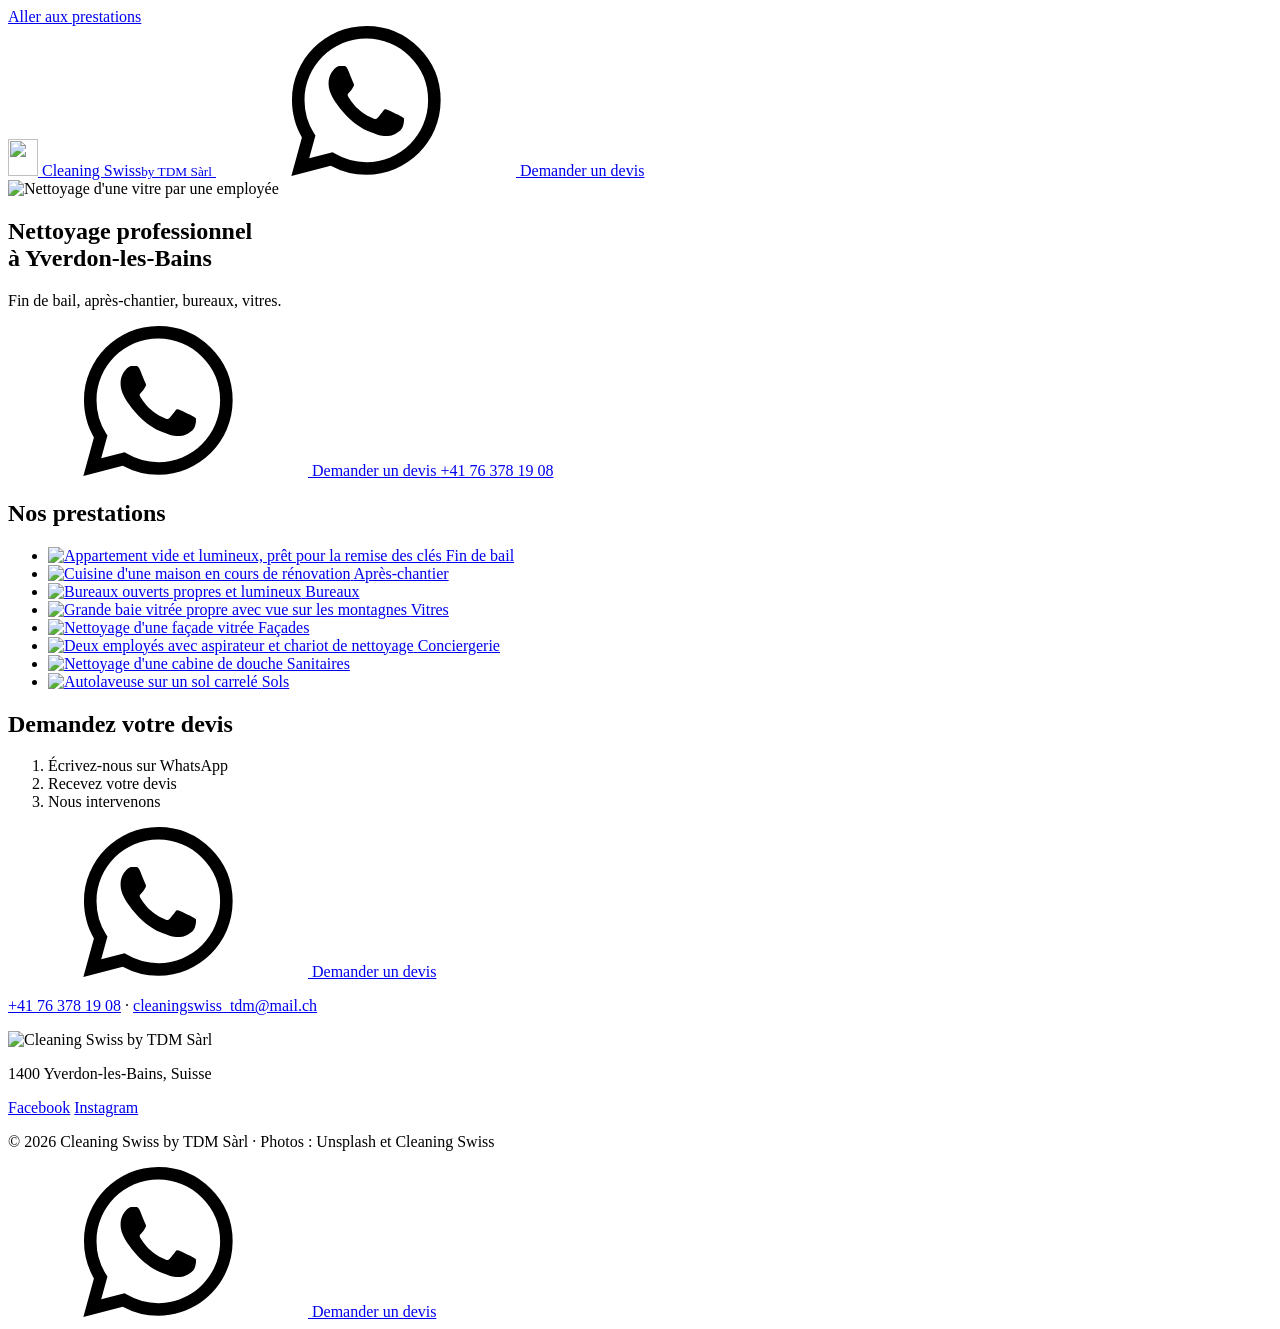
==== index.html @ d2bd13d0 "Add files via upload" ====
<!doctype html>
<html lang="fr-CH">
<head>
<meta charset="utf-8">
<meta name="viewport" content="width=device-width, initial-scale=1">
<title>Nettoyage fin de bail, chantier et bureaux à Yverdon-les-Bains | Cleaning Swiss by TDM</title>
<meta name="description" content="Cleaning Swiss by TDM Sàrl, à Yverdon-les-Bains : nettoyage de fin de bail, d'après-chantier, de bureaux et de vitres. Devis par WhatsApp.">
<link rel="canonical" href="https://www.cleaningswissbytdm.ch/">
<meta name="theme-color" content="#ffffff">
<meta property="og:type" content="website">
<meta property="og:locale" content="fr_CH">
<meta property="og:site_name" content="Cleaning Swiss by TDM Sàrl">
<meta property="og:title" content="Nettoyage fin de bail, chantier et bureaux à Yverdon-les-Bains">
<meta property="og:description" content="Demandez votre devis par WhatsApp : fin de bail, après-chantier, bureaux, vitres, façades, conciergerie.">
<meta property="og:url" content="https://www.cleaningswissbytdm.ch/">
<meta property="og:image" content="https://www.cleaningswissbytdm.ch/img/og.jpg">
<meta property="og:image:width" content="1200">
<meta property="og:image:height" content="630">
<meta name="twitter:card" content="summary_large_image">
<link rel="icon" href="favicon.png" type="image/png">
<link rel="apple-touch-icon" href="apple-touch-icon.png">
<link rel="preload" href="fonts/inter-tight-latin.woff2" as="font" type="font/woff2" crossorigin>
<link rel="preload" as="image" href="img/hero.jpg" fetchpriority="high">
<link rel="stylesheet" href="css/fonts.css">
<link rel="stylesheet" href="css/style.css">
<script type="application/ld+json">
{
  "@context": "https://schema.org",
  "@type": "CleaningService",
  "name": "Cleaning Swiss by TDM Sàrl",
  "url": "https://www.cleaningswissbytdm.ch/",
  "image": "https://www.cleaningswissbytdm.ch/img/og.jpg",
  "logo": "https://www.cleaningswissbytdm.ch/img/logo.png",
  "telephone": "+41763781908",
  "email": "cleaningswiss_tdm@mail.ch",
  "address": {
    "@type": "PostalAddress",
    "postalCode": "1400",
    "addressLocality": "Yverdon-les-Bains",
    "addressCountry": "CH"
  },
  "sameAs": [
    "https://www.facebook.com/CleaningSwissbyTdm",
    "https://www.instagram.com/cleaningswissbytdmsarl"
  ]
}
</script>
</head>
<body>
<a class="skip" href="#services">Aller aux prestations</a>

<svg width="0" height="0" style="position:absolute" aria-hidden="true" focusable="false">
  <symbol id="wa" viewBox="0 0 24 24"><path d="M17.472 14.382c-.297-.149-1.758-.867-2.03-.967-.273-.099-.471-.148-.67.15-.197.297-.767.966-.94 1.164-.173.199-.347.223-.644.075-.297-.15-1.255-.463-2.39-1.475-.883-.788-1.48-1.761-1.653-2.059-.173-.297-.018-.458.13-.606.134-.133.298-.347.446-.52.149-.174.198-.298.298-.497.099-.198.05-.371-.025-.52-.075-.149-.669-1.612-.916-2.207-.242-.579-.487-.5-.669-.51-.173-.008-.371-.01-.57-.01-.198 0-.52.074-.792.372-.272.297-1.04 1.016-1.04 2.479 0 1.462 1.065 2.875 1.213 3.074.149.198 2.096 3.2 5.077 4.487.709.306 1.262.489 1.694.625.712.227 1.36.195 1.871.118.571-.085 1.758-.719 2.006-1.413.248-.694.248-1.289.173-1.413-.074-.124-.272-.198-.57-.347m-5.421 7.403h-.004a9.87 9.87 0 01-5.031-1.378l-.361-.214-3.741.982.998-3.648-.235-.374a9.86 9.86 0 01-1.51-5.26c.001-5.45 4.436-9.884 9.888-9.884 2.64 0 5.122 1.03 6.988 2.898a9.825 9.825 0 012.893 6.994c-.003 5.45-4.437 9.884-9.885 9.884m8.413-18.297A11.815 11.815 0 0012.05 0C5.495 0 .16 5.335.157 11.892c0 2.096.547 4.142 1.588 5.945L.057 24l6.305-1.654a11.882 11.882 0 005.683 1.448h.005c6.554 0 11.89-5.335 11.893-11.893a11.821 11.821 0 00-3.48-8.413Z"/></symbol>
</svg>

<header class="top">
  <a class="brand" href="./" aria-label="Cleaning Swiss by TDM, accueil">
    <img src="img/logo-mark.png" alt="" width="30" height="37">
    <span>Cleaning Swiss<small>by TDM Sàrl</small></span>
  </a>
  <a class="btn btn-red" href="https://wa.me/41763781908?text=Bonjour%2C%20je%20souhaite%20demander%20un%20devis">
    <svg class="ico" aria-hidden="true"><use href="#wa"/></svg>
    Demander un devis
  </a>
</header>

<main>
  <section class="hero">
    <img class="hero-img" src="img/hero.jpg" alt="Nettoyage d'une vitre par une employée" width="2000" height="1333" fetchpriority="high">
    <div class="hero-in">
      <h1>Nettoyage professionnel<br>à Yverdon-les-Bains</h1>
      <p>Fin de bail, après-chantier, bureaux, vitres.</p>
      <div class="hero-cta">
        <a class="btn btn-red btn-lg" href="https://wa.me/41763781908?text=Bonjour%2C%20je%20souhaite%20demander%20un%20devis">
          <svg class="ico" aria-hidden="true"><use href="#wa"/></svg>
          Demander un devis
        </a>
        <a class="btn btn-ghost btn-lg" href="tel:+41763781908">+41 76 378 19 08</a>
      </div>
    </div>
  </section>

  <section class="services" id="services" aria-labelledby="t-serv">
    <h2 id="t-serv">Nos prestations</h2>
    <ul class="tiles">
      <li><a class="tile" href="https://wa.me/41763781908?text=Bonjour%2C%20je%20souhaite%20demander%20un%20devis%20pour%20un%20nettoyage%20de%20fin%20de%20bail">
        <img src="img/fin-de-bail.jpg" alt="Appartement vide et lumineux, prêt pour la remise des clés" width="1200" height="800" loading="lazy">
        <span class="tile-name">Fin de bail</span></a></li>
      <li><a class="tile" href="https://wa.me/41763781908?text=Bonjour%2C%20je%20souhaite%20demander%20un%20devis%20pour%20un%20nettoyage%20apr%C3%A8s-chantier">
        <img src="img/apres-chantier.jpg" alt="Cuisine d'une maison en cours de rénovation" width="1200" height="800" loading="lazy">
        <span class="tile-name">Après-chantier</span></a></li>
      <li><a class="tile" href="https://wa.me/41763781908?text=Bonjour%2C%20je%20souhaite%20demander%20un%20devis%20pour%20le%20nettoyage%20de%20bureaux">
        <img src="img/bureaux.jpg" alt="Bureaux ouverts propres et lumineux" width="1200" height="645" loading="lazy">
        <span class="tile-name">Bureaux</span></a></li>
      <li><a class="tile" href="https://wa.me/41763781908?text=Bonjour%2C%20je%20souhaite%20demander%20un%20devis%20pour%20le%20nettoyage%20de%20vitres">
        <img src="img/vitres.jpg" alt="Grande baie vitrée propre avec vue sur les montagnes" width="1200" height="901" loading="lazy">
        <span class="tile-name">Vitres</span></a></li>
      <li><a class="tile" href="https://wa.me/41763781908?text=Bonjour%2C%20je%20souhaite%20demander%20un%20devis%20pour%20le%20nettoyage%20de%20fa%C3%A7ade">
        <img src="img/facades.jpg" alt="Nettoyage d'une façade vitrée" width="1200" height="800" loading="lazy">
        <span class="tile-name">Façades</span></a></li>
      <li><a class="tile" href="https://wa.me/41763781908?text=Bonjour%2C%20je%20souhaite%20demander%20un%20devis%20pour%20la%20conciergerie">
        <img src="img/conciergerie.jpg" alt="Deux employés avec aspirateur et chariot de nettoyage" width="1200" height="1200" loading="lazy">
        <span class="tile-name">Conciergerie</span></a></li>
      <li><a class="tile" href="https://wa.me/41763781908?text=Bonjour%2C%20je%20souhaite%20demander%20un%20devis%20pour%20le%20nettoyage%20de%20sanitaires">
        <img src="img/sanitaires.jpg" alt="Nettoyage d'une cabine de douche" width="1200" height="1200" loading="lazy">
        <span class="tile-name">Sanitaires</span></a></li>
      <li><a class="tile" href="https://wa.me/41763781908?text=Bonjour%2C%20je%20souhaite%20demander%20un%20devis%20pour%20le%20nettoyage%20de%20sols">
        <img src="img/sols.jpg" alt="Autolaveuse sur un sol carrelé" width="1200" height="1200" loading="lazy">
        <span class="tile-name">Sols</span></a></li>
    </ul>
  </section>

  <section class="contact" id="devis" aria-labelledby="t-devis">
    <h2 id="t-devis">Demandez votre devis</h2>
    <ol class="steps">
      <li>Écrivez-nous sur WhatsApp</li>
      <li>Recevez votre devis</li>
      <li>Nous intervenons</li>
    </ol>
    <a class="btn btn-red btn-lg" href="https://wa.me/41763781908?text=Bonjour%2C%20je%20souhaite%20demander%20un%20devis">
      <svg class="ico" aria-hidden="true"><use href="#wa"/></svg>
      Demander un devis
    </a>
    <p class="alt"><a href="tel:+41763781908">+41 76 378 19 08</a> <span aria-hidden="true">·</span> <a href="mailto:cleaningswiss_tdm@mail.ch">cleaningswiss_tdm@mail.ch</a></p>
  </section>
</main>

<footer class="foot">
  <img src="img/logo.png" alt="Cleaning Swiss by TDM Sàrl" width="170" height="128" loading="lazy">
  <div>
    <p>1400 Yverdon-les-Bains, Suisse</p>
    <p class="social"><a href="https://www.facebook.com/CleaningSwissbyTdm" rel="noopener">Facebook</a> <a href="https://www.instagram.com/cleaningswissbytdmsarl" rel="noopener">Instagram</a></p>
  </div>
  <p class="small">© 2026 Cleaning Swiss by TDM Sàrl · Photos : Unsplash et Cleaning Swiss</p>
</footer>

<a class="sticky" href="https://wa.me/41763781908?text=Bonjour%2C%20je%20souhaite%20demander%20un%20devis">
  <svg class="ico" aria-hidden="true"><use href="#wa"/></svg>
  Demander un devis
</a>

<script src="js/main.js" defer></script>
</body>
</html>
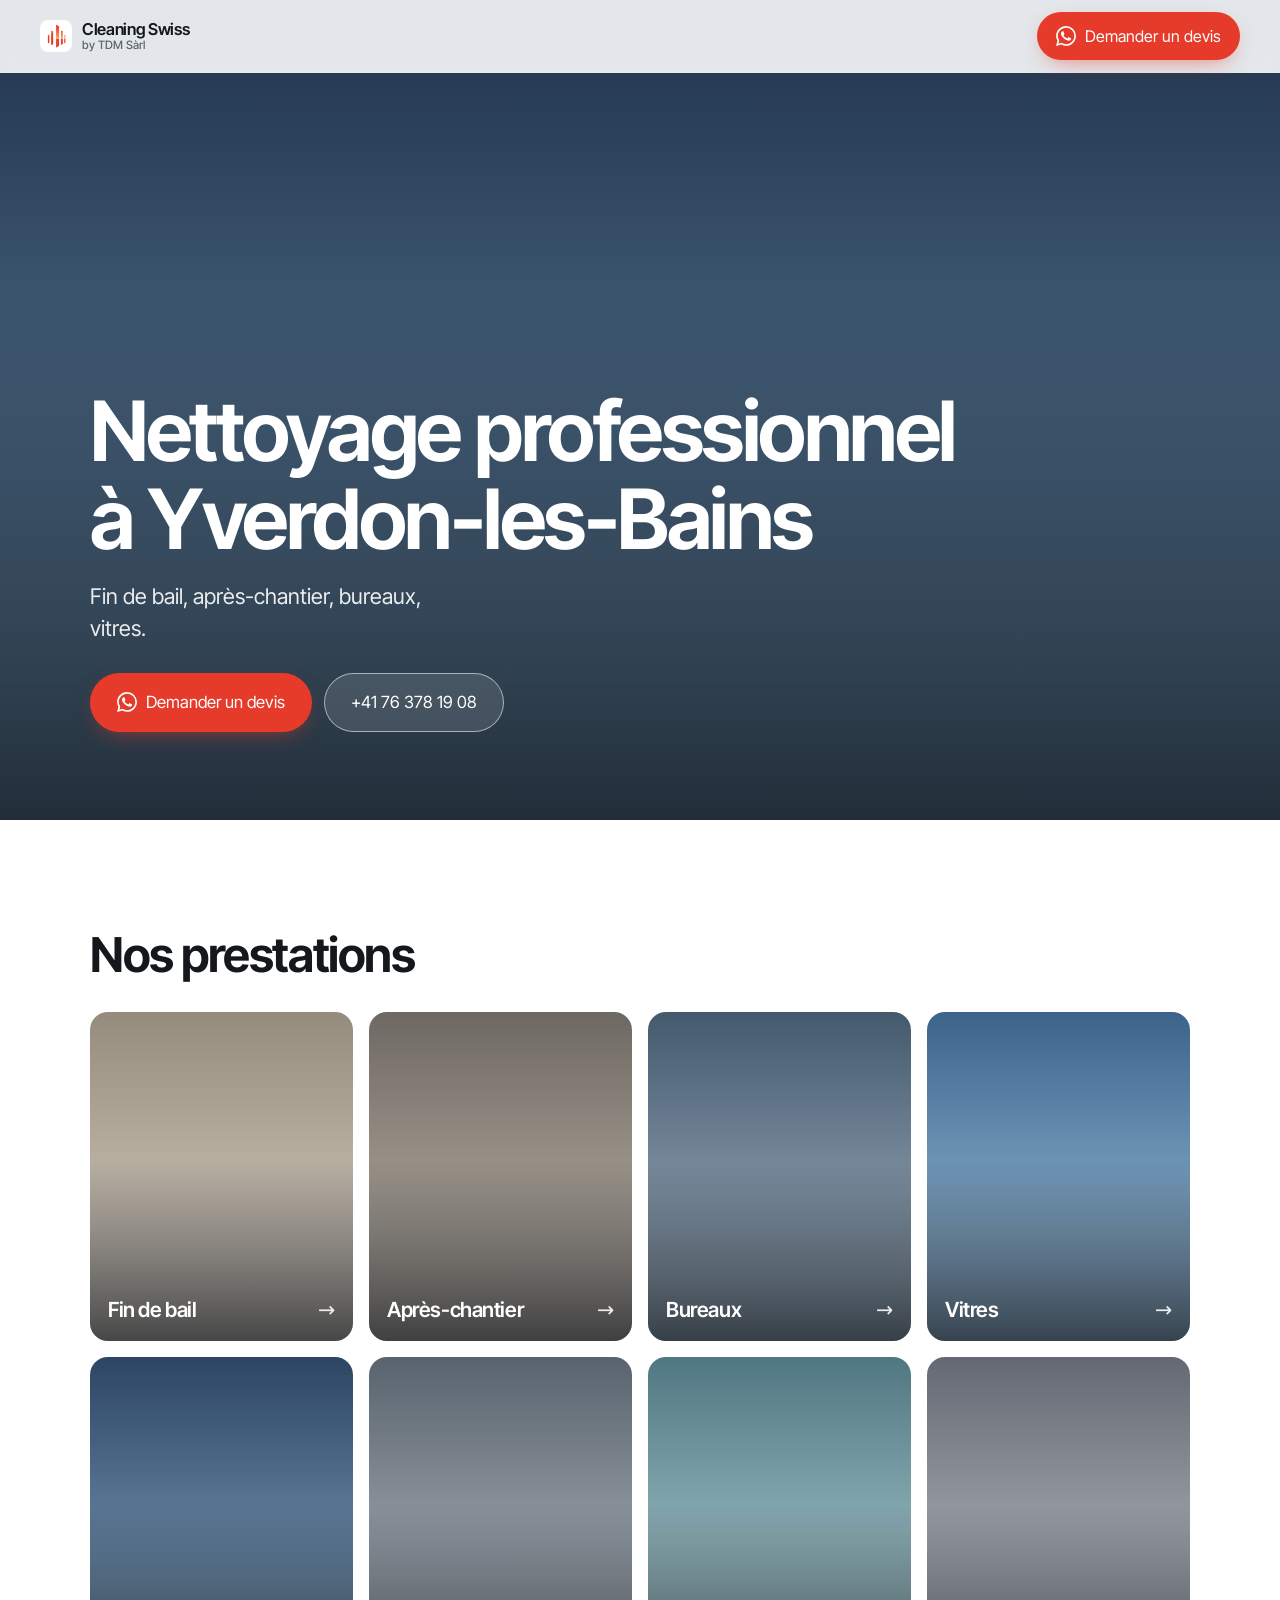
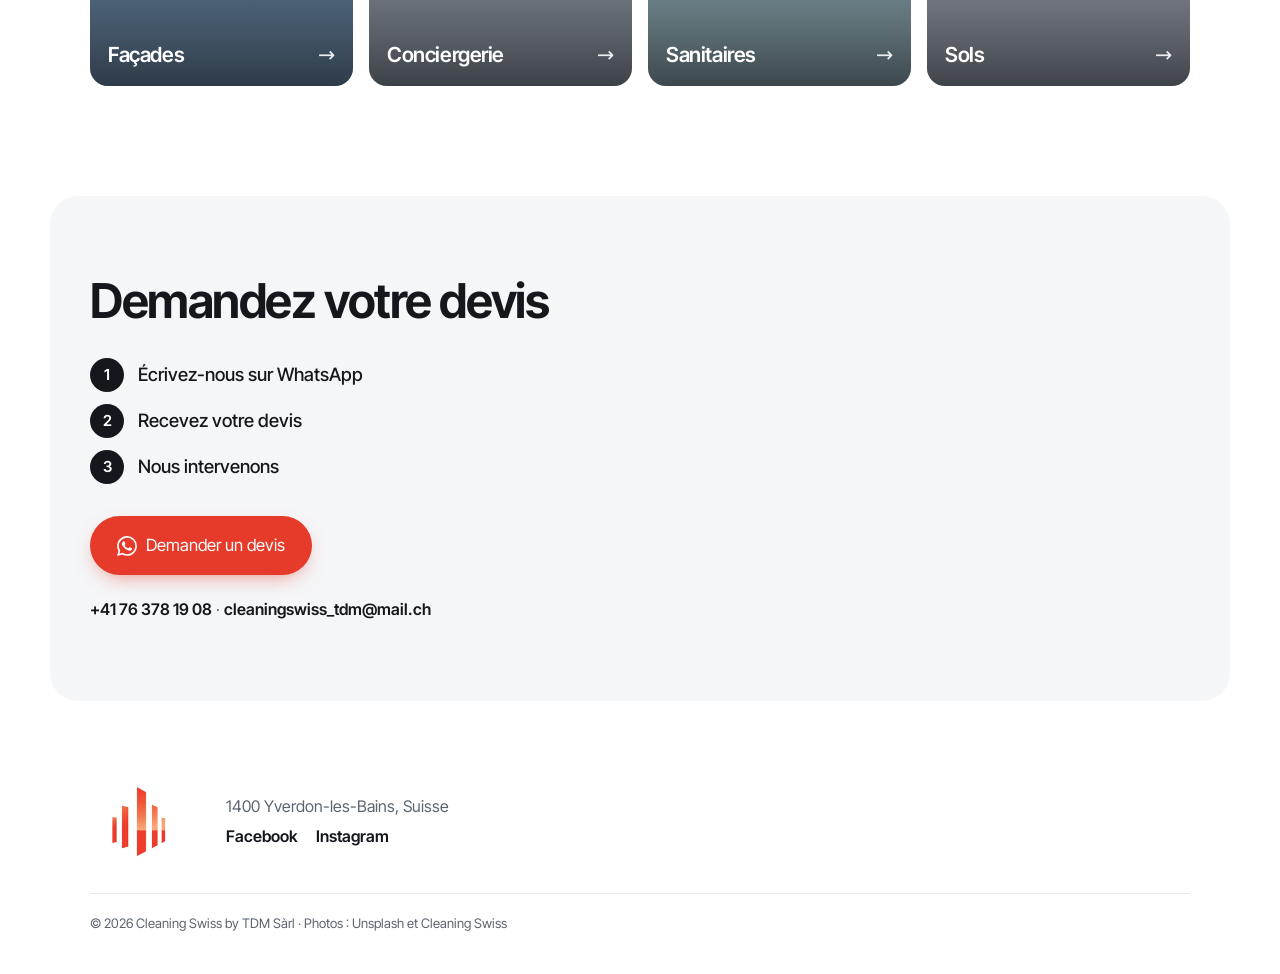
==== commit e2c717f6: "Add files via upload" ====
--- a/index.html
+++ b/index.html
@@ -13,24 +13,23 @@
 <meta property="og:title" content="Nettoyage fin de bail, chantier et bureaux à Yverdon-les-Bains">
 <meta property="og:description" content="Demandez votre devis par WhatsApp : fin de bail, après-chantier, bureaux, vitres, façades, conciergerie.">
 <meta property="og:url" content="https://www.cleaningswissbytdm.ch/">
-<meta property="og:image" content="https://www.cleaningswissbytdm.ch/img/og.jpg">
+<meta property="og:image" content="https://www.cleaningswissbytdm.ch/og.jpg">
 <meta property="og:image:width" content="1200">
 <meta property="og:image:height" content="630">
 <meta name="twitter:card" content="summary_large_image">
 <link rel="icon" href="favicon.png" type="image/png">
 <link rel="apple-touch-icon" href="apple-touch-icon.png">
-<link rel="preload" href="fonts/inter-tight-latin.woff2" as="font" type="font/woff2" crossorigin>
-<link rel="preload" as="image" href="img/hero.jpg" fetchpriority="high">
-<link rel="stylesheet" href="css/fonts.css">
-<link rel="stylesheet" href="css/style.css">
+<link rel="preload" href="inter-tight-latin.woff2" as="font" type="font/woff2" crossorigin>
+<link rel="preload" as="image" href="hero.jpg" fetchpriority="high">
+<link rel="stylesheet" href="style.css">
 <script type="application/ld+json">
 {
   "@context": "https://schema.org",
   "@type": "CleaningService",
   "name": "Cleaning Swiss by TDM Sàrl",
   "url": "https://www.cleaningswissbytdm.ch/",
-  "image": "https://www.cleaningswissbytdm.ch/img/og.jpg",
-  "logo": "https://www.cleaningswissbytdm.ch/img/logo.png",
+  "image": "https://www.cleaningswissbytdm.ch/og.jpg",
+  "logo": "https://www.cleaningswissbytdm.ch/logo.png",
   "telephone": "+41763781908",
   "email": "cleaningswiss_tdm@mail.ch",
   "address": {
@@ -55,7 +54,7 @@
 
 <header class="top">
   <a class="brand" href="./" aria-label="Cleaning Swiss by TDM, accueil">
-    <img src="img/logo-mark.png" alt="" width="30" height="37">
+    <img src="logo-mark.png" alt="" width="32" height="32">
     <span>Cleaning Swiss<small>by TDM Sàrl</small></span>
   </a>
   <a class="btn btn-red" href="https://wa.me/41763781908?text=Bonjour%2C%20je%20souhaite%20demander%20un%20devis">
@@ -66,7 +65,7 @@
 
 <main>
   <section class="hero">
-    <img class="hero-img" src="img/hero.jpg" alt="Nettoyage d'une vitre par une employée" width="2000" height="1333" fetchpriority="high">
+    <img class="hero-img" src="hero.jpg" alt="Nettoyage d'une vitre par une employée" width="2000" height="1333" fetchpriority="high">
     <div class="hero-in">
       <h1>Nettoyage professionnel<br>à Yverdon-les-Bains</h1>
       <p>Fin de bail, après-chantier, bureaux, vitres.</p>
@@ -84,28 +83,28 @@
     <h2 id="t-serv">Nos prestations</h2>
     <ul class="tiles">
       <li><a class="tile" href="https://wa.me/41763781908?text=Bonjour%2C%20je%20souhaite%20demander%20un%20devis%20pour%20un%20nettoyage%20de%20fin%20de%20bail">
-        <img src="img/fin-de-bail.jpg" alt="Appartement vide et lumineux, prêt pour la remise des clés" width="1200" height="800" loading="lazy">
+        <img src="fin-de-bail.jpg" alt="Appartement vide et lumineux, prêt pour la remise des clés" width="1200" height="800" loading="lazy">
         <span class="tile-name">Fin de bail</span></a></li>
       <li><a class="tile" href="https://wa.me/41763781908?text=Bonjour%2C%20je%20souhaite%20demander%20un%20devis%20pour%20un%20nettoyage%20apr%C3%A8s-chantier">
-        <img src="img/apres-chantier.jpg" alt="Cuisine d'une maison en cours de rénovation" width="1200" height="800" loading="lazy">
+        <img src="apres-chantier.jpg" alt="Cuisine d'une maison en cours de rénovation" width="1200" height="800" loading="lazy">
         <span class="tile-name">Après-chantier</span></a></li>
       <li><a class="tile" href="https://wa.me/41763781908?text=Bonjour%2C%20je%20souhaite%20demander%20un%20devis%20pour%20le%20nettoyage%20de%20bureaux">
-        <img src="img/bureaux.jpg" alt="Bureaux ouverts propres et lumineux" width="1200" height="645" loading="lazy">
+        <img src="bureaux.jpg" alt="Bureaux ouverts propres et lumineux" width="1200" height="645" loading="lazy">
         <span class="tile-name">Bureaux</span></a></li>
       <li><a class="tile" href="https://wa.me/41763781908?text=Bonjour%2C%20je%20souhaite%20demander%20un%20devis%20pour%20le%20nettoyage%20de%20vitres">
-        <img src="img/vitres.jpg" alt="Grande baie vitrée propre avec vue sur les montagnes" width="1200" height="901" loading="lazy">
+        <img src="vitres.jpg" alt="Grande baie vitrée propre avec vue sur les montagnes" width="1200" height="901" loading="lazy">
         <span class="tile-name">Vitres</span></a></li>
       <li><a class="tile" href="https://wa.me/41763781908?text=Bonjour%2C%20je%20souhaite%20demander%20un%20devis%20pour%20le%20nettoyage%20de%20fa%C3%A7ade">
-        <img src="img/facades.jpg" alt="Nettoyage d'une façade vitrée" width="1200" height="800" loading="lazy">
+        <img src="facades.jpg" alt="Nettoyage d'une façade vitrée" width="1200" height="800" loading="lazy">
         <span class="tile-name">Façades</span></a></li>
       <li><a class="tile" href="https://wa.me/41763781908?text=Bonjour%2C%20je%20souhaite%20demander%20un%20devis%20pour%20la%20conciergerie">
-        <img src="img/conciergerie.jpg" alt="Deux employés avec aspirateur et chariot de nettoyage" width="1200" height="1200" loading="lazy">
+        <img src="conciergerie.jpg" alt="Deux employés avec aspirateur et chariot de nettoyage" width="1200" height="1200" loading="lazy">
         <span class="tile-name">Conciergerie</span></a></li>
       <li><a class="tile" href="https://wa.me/41763781908?text=Bonjour%2C%20je%20souhaite%20demander%20un%20devis%20pour%20le%20nettoyage%20de%20sanitaires">
-        <img src="img/sanitaires.jpg" alt="Nettoyage d'une cabine de douche" width="1200" height="1200" loading="lazy">
+        <img src="sanitaires.jpg" alt="Nettoyage d'une cabine de douche" width="1200" height="1200" loading="lazy">
         <span class="tile-name">Sanitaires</span></a></li>
       <li><a class="tile" href="https://wa.me/41763781908?text=Bonjour%2C%20je%20souhaite%20demander%20un%20devis%20pour%20le%20nettoyage%20de%20sols">
-        <img src="img/sols.jpg" alt="Autolaveuse sur un sol carrelé" width="1200" height="1200" loading="lazy">
+        <img src="sols.jpg" alt="Autolaveuse sur un sol carrelé" width="1200" height="1200" loading="lazy">
         <span class="tile-name">Sols</span></a></li>
     </ul>
   </section>
@@ -126,7 +125,7 @@
 </main>
 
 <footer class="foot">
-  <img src="img/logo.png" alt="Cleaning Swiss by TDM Sàrl" width="170" height="128" loading="lazy">
+  <img src="logo.png" alt="Cleaning Swiss by TDM Sàrl" width="120" height="120" loading="lazy">
   <div>
     <p>1400 Yverdon-les-Bains, Suisse</p>
     <p class="social"><a href="https://www.facebook.com/CleaningSwissbyTdm" rel="noopener">Facebook</a> <a href="https://www.instagram.com/cleaningswissbytdmsarl" rel="noopener">Instagram</a></p>
@@ -139,6 +138,6 @@
   Demander un devis
 </a>
 
-<script src="js/main.js" defer></script>
+<script src="main.js" defer></script>
 </body>
 </html>
--- a/style.css
+++ b/style.css
@@ -0,0 +1,74 @@
+@font-face{font-family:"Inter Tight";font-style:normal;font-weight:100 900;font-display:swap;src:url("inter-tight-latin.woff2") format("woff2");unicode-range:U+0000-00FF,U+0131,U+0152-0153,U+02BB-02BC,U+02C6,U+02DA,U+02DC,U+2000-206F,U+20AC,U+2122,U+2191,U+2193,U+2212,U+2215,U+FEFF,U+FFFD}
+:root{--red:#e63b2a;--red-d:#c82e1f;--ink:#14171c;--mut:#5b6470;--line:#e7e9ed;--bg:#fff;--soft:#f5f6f8;--r:18px;--max:1180px}
+*,*::before,*::after{box-sizing:border-box}
+html{scroll-behavior:smooth;-webkit-text-size-adjust:100%}
+body{margin:0;padding-bottom:88px;font-family:"Inter Tight",system-ui,-apple-system,"Segoe UI",Roboto,sans-serif;color:var(--ink);background:var(--bg);line-height:1.5;-webkit-font-smoothing:antialiased}
+img{display:block;max-width:100%;height:auto}
+a{color:inherit}
+h1,h2{margin:0;letter-spacing:-.03em;line-height:1.05}
+.skip{position:absolute;left:-999px;top:8px;background:var(--ink);color:#fff;padding:10px 14px;border-radius:8px;z-index:100}
+.skip:focus{left:8px}
+.ico{width:20px;height:20px;fill:currentColor;flex:none}
+
+/* header */
+.top{position:fixed;inset:0 0 auto 0;z-index:50;display:flex;align-items:center;justify-content:space-between;gap:12px;padding:12px clamp(16px,4vw,40px);background:rgba(255,255,255,.88);backdrop-filter:saturate(1.4) blur(14px);-webkit-backdrop-filter:saturate(1.4) blur(14px);border-bottom:1px solid var(--line)}
+.brand{display:flex;align-items:center;gap:10px;text-decoration:none;font-weight:600;letter-spacing:-.02em;line-height:1.1}
+.brand img{width:32px;height:32px;border-radius:8px}
+.brand span{display:flex;flex-direction:column;font-size:1.02rem}
+.brand small{font-size:.72rem;font-weight:500;color:var(--mut);letter-spacing:0}
+
+/* buttons */
+.btn{display:inline-flex;align-items:center;justify-content:center;gap:9px;padding:11px 18px;border-radius:999px;font:600 .95rem/1 inherit;font-family:inherit;text-decoration:none;border:1.5px solid transparent;cursor:pointer;transition:transform .15s,background .15s,box-shadow .15s}
+.btn:hover{transform:translateY(-1px)}
+.btn:focus-visible,.tile:focus-visible,a:focus-visible{outline:3px solid #ffb4ab;outline-offset:3px}
+.btn-red{background:var(--red);color:#fff;box-shadow:0 8px 22px -10px rgba(230,59,42,.7)}
+.btn-red:hover{background:var(--red-d)}
+.btn-ghost{background:rgba(255,255,255,.12);color:#fff;border-color:rgba(255,255,255,.55);backdrop-filter:blur(6px)}
+.btn-ghost:hover{background:rgba(255,255,255,.22)}
+.btn-lg{padding:16px 26px;font-size:1.05rem}
+
+/* hero */
+.hero{position:relative;min-height:min(92svh,820px);display:flex;align-items:flex-end;color:#fff;overflow:hidden;background:#1b2330}
+.hero-img{position:absolute;inset:0;width:100%;height:100%;object-fit:cover}
+.hero::after{content:"";position:absolute;inset:0;background:linear-gradient(180deg,rgba(10,14,20,.25) 0%,rgba(10,14,20,.15) 35%,rgba(10,14,20,.78) 100%)}
+.hero-in{position:relative;z-index:1;width:100%;max-width:var(--max);margin:0 auto;padding:120px clamp(16px,4vw,40px) clamp(40px,8vw,88px)}
+.hero h1{font-size:clamp(2.4rem,7.2vw,5.2rem);font-weight:650}
+.hero p{margin:18px 0 28px;font-size:clamp(1.05rem,2.2vw,1.35rem);color:rgba(255,255,255,.9);max-width:30ch}
+.hero-cta{display:flex;flex-wrap:wrap;gap:12px}
+
+/* services */
+.services{max-width:var(--max);margin:0 auto;padding:clamp(56px,9vw,110px) clamp(16px,4vw,40px)}
+.services h2,.contact h2{font-size:clamp(1.9rem,4.6vw,3rem);font-weight:650;margin-bottom:32px}
+.tiles{list-style:none;margin:0;padding:0;display:grid;grid-template-columns:repeat(auto-fill,minmax(250px,1fr));gap:16px}
+.tile{position:relative;display:block;aspect-ratio:4/5;border-radius:var(--r);overflow:hidden;background:var(--soft);text-decoration:none;color:#fff;isolation:isolate}
+.tile img{position:absolute;inset:0;width:100%;height:100%;object-fit:cover;transition:transform .5s cubic-bezier(.2,.7,.2,1)}
+.tile::after{content:"";position:absolute;inset:0;z-index:1;background:linear-gradient(180deg,transparent 45%,rgba(10,14,20,.72))}
+.tile:hover img{transform:scale(1.05)}
+.tile-name{position:absolute;left:18px;right:18px;bottom:16px;z-index:2;font-size:1.3rem;font-weight:600;letter-spacing:-.02em;display:flex;justify-content:space-between;align-items:center}
+.tile-name::after{content:"\2192";font-weight:500;opacity:.9;transition:transform .2s}
+.tile:hover .tile-name::after{transform:translateX(4px)}
+
+/* contact */
+.contact{display:flex;flex-direction:column;align-items:flex-start;max-width:var(--max);margin:0 auto 24px;padding:clamp(40px,7vw,80px) clamp(16px,4vw,40px);background:var(--soft);border-radius:28px;width:calc(100% - clamp(32px,8vw,80px))}
+.steps{list-style:none;margin:0 0 32px;padding:0;display:grid;gap:12px;counter-reset:s}
+.steps li{counter-increment:s;display:flex;align-items:center;gap:14px;font-size:1.15rem;font-weight:500}
+.steps li::before{content:counter(s);display:grid;place-items:center;width:34px;height:34px;border-radius:50%;background:var(--ink);color:#fff;font-size:.95rem;font-weight:600}
+.alt{margin:22px 0 0;color:var(--mut)}
+.alt a{text-decoration:none;font-weight:600;color:var(--ink)}
+.alt a:hover{color:var(--red)}
+
+/* footer */
+.foot{max-width:var(--max);margin:0 auto;padding:48px clamp(16px,4vw,40px) 40px;display:flex;flex-wrap:wrap;align-items:center;gap:24px 40px;color:var(--mut)}
+.foot img{width:96px;height:96px;border-radius:20px}
+.foot p{margin:0}
+.social{display:flex;gap:18px;margin-top:6px!important}
+.social a{font-weight:600;color:var(--ink);text-decoration:none}
+.social a:hover{color:var(--red)}
+.small{flex-basis:100%;font-size:.82rem;border-top:1px solid var(--line);padding-top:20px}
+
+/* sticky mobile CTA */
+.sticky{position:fixed;left:16px;right:16px;bottom:16px;z-index:60;display:flex;align-items:center;justify-content:center;gap:10px;padding:16px;border-radius:999px;background:var(--red);color:#fff;font-weight:600;font-size:1.05rem;text-decoration:none;box-shadow:0 14px 30px -10px rgba(230,59,42,.8);transition:transform .3s,opacity .3s}
+.sticky.off{transform:translateY(140%);opacity:0;pointer-events:none}
+@media(min-width:900px){.sticky{display:none}body{padding-bottom:0}}
+@media(max-width:520px){.top .btn{padding:10px 14px;font-size:.88rem}.brand small{display:none}.hero-cta .btn{width:100%}}
+@media(prefers-reduced-motion:reduce){*{transition:none!important;scroll-behavior:auto!important}}
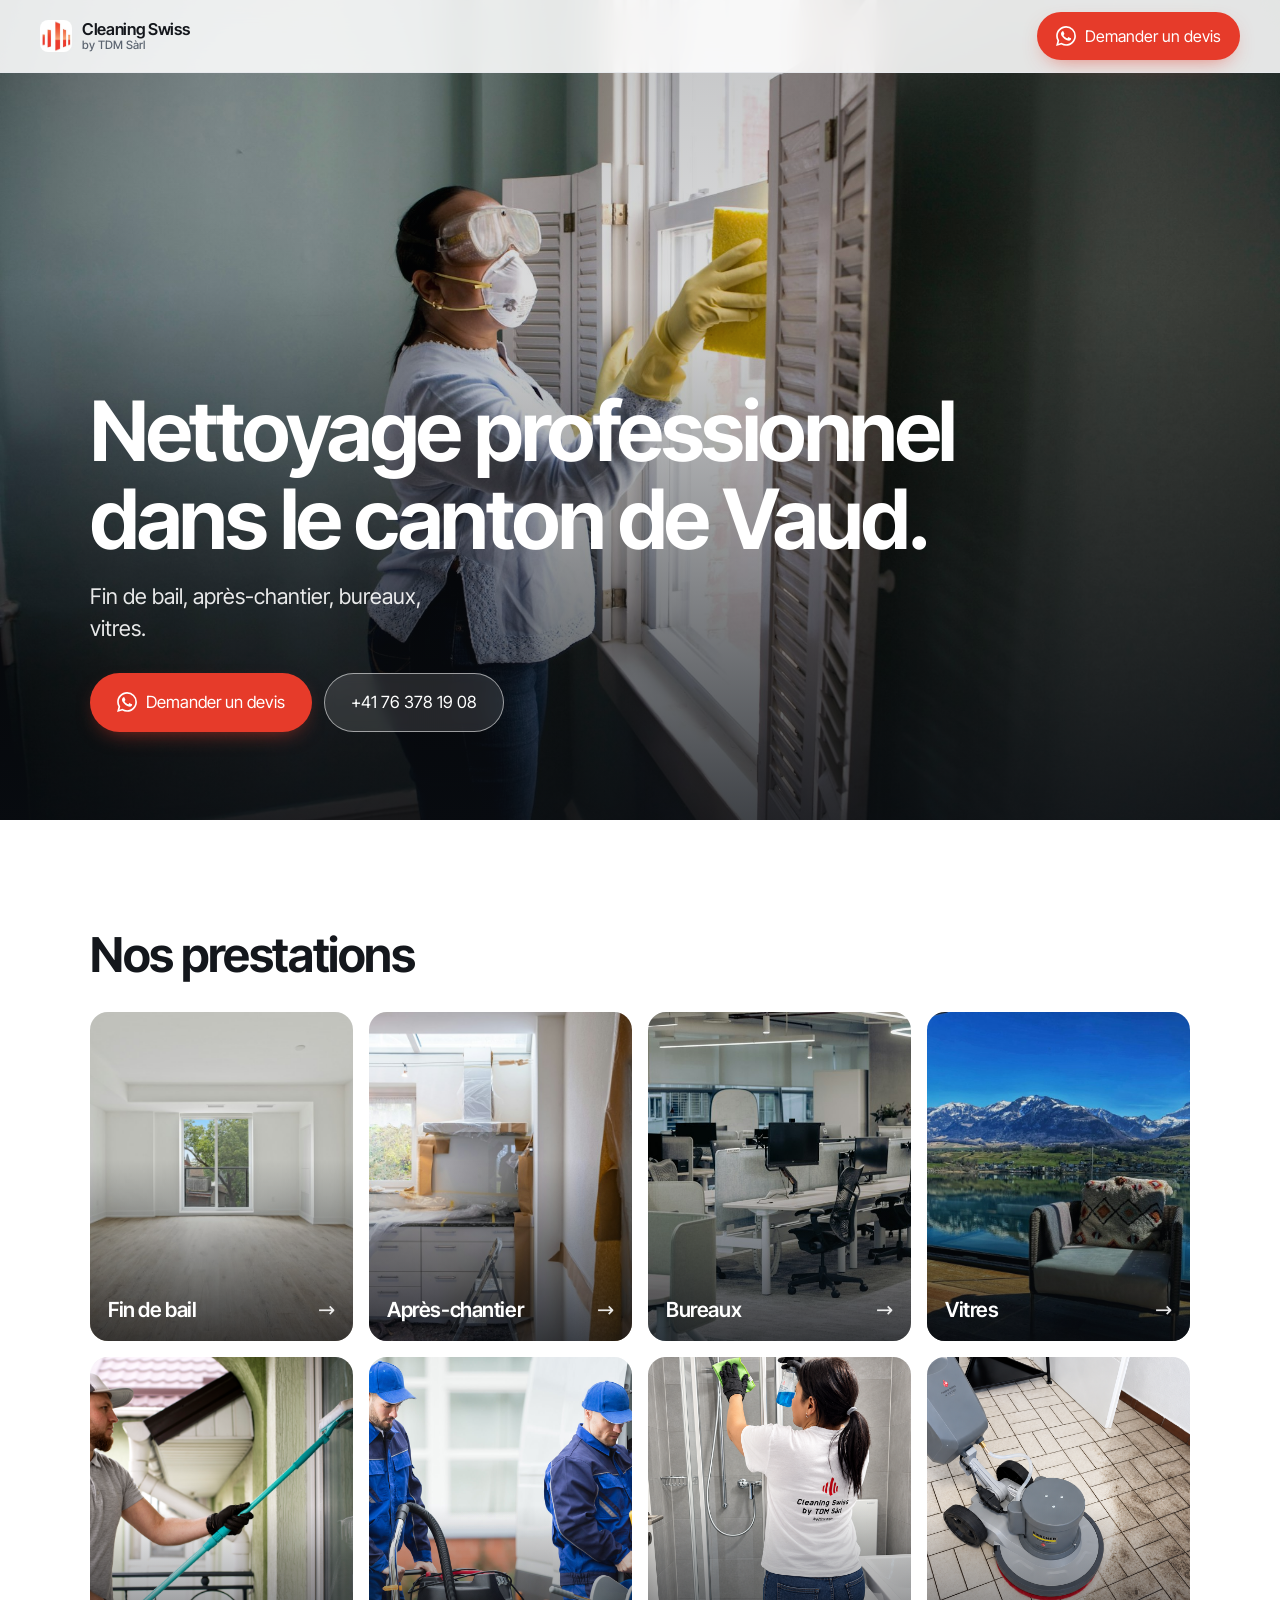
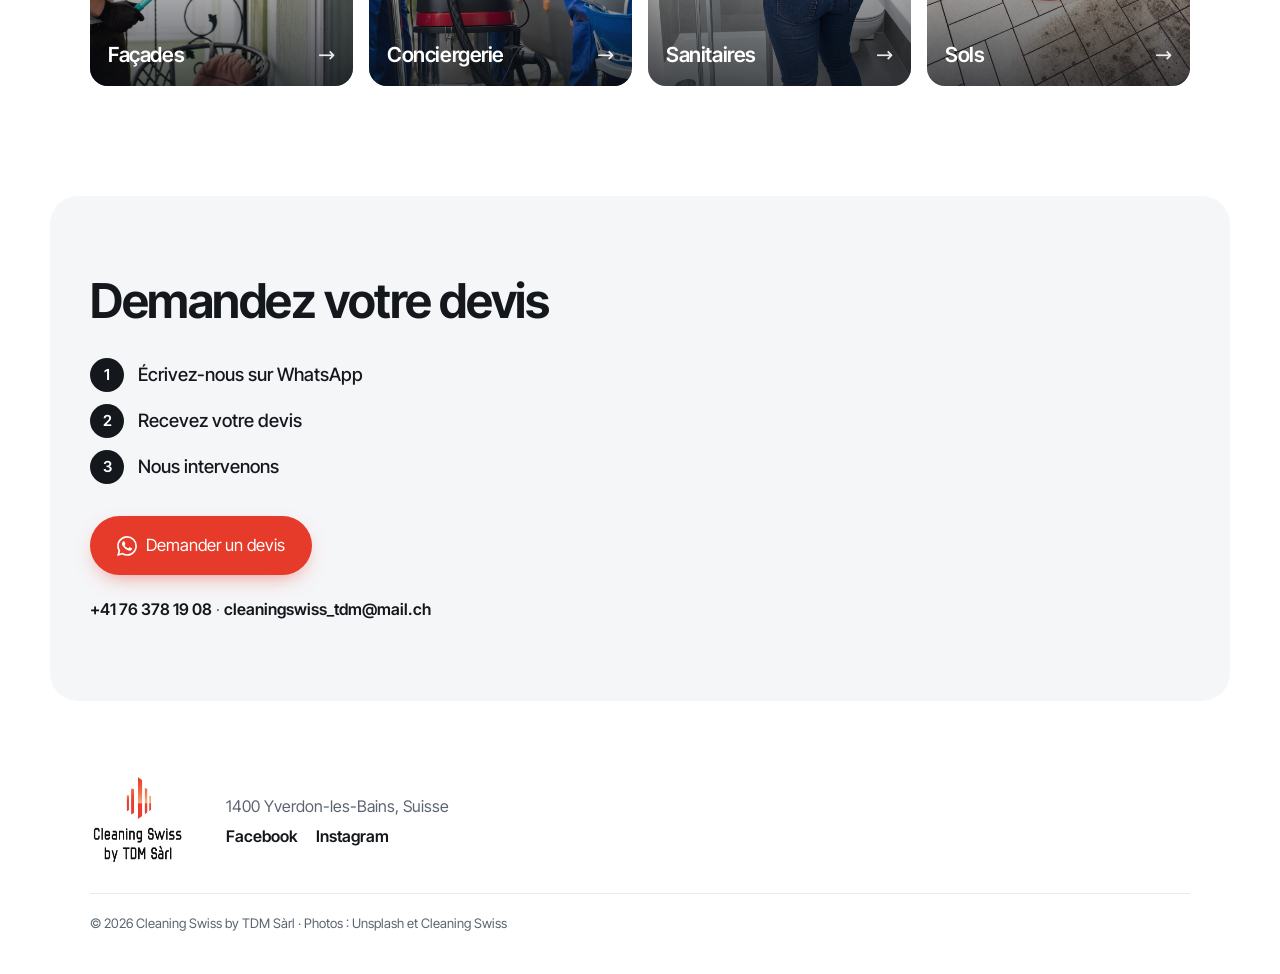
==== commit 275ff517: "index.html" ====
--- a/index.html
+++ b/index.html
@@ -39,8 +39,8 @@
     "addressCountry": "CH"
   },
   "sameAs": [
-    "https://www.facebook.com/CleaningSwissbyTdm",
-    "https://www.instagram.com/cleaningswissbytdmsarl"
+    "https://www.instagram.com/cleaningswissbytdm.ch",
+    "https://www.instagram.com/cleaningswissbytdm.ch"
   ]
 }
 </script>
@@ -67,7 +67,7 @@
   <section class="hero">
     <img class="hero-img" src="hero.jpg" alt="Nettoyage d'une vitre par une employée" width="2000" height="1333" fetchpriority="high">
     <div class="hero-in">
-      <h1>Nettoyage professionnel<br>à Yverdon-les-Bains</h1>
+      <h1>Nettoyage professionnel<br>dans le canton de Vaud.</h1>
       <p>Fin de bail, après-chantier, bureaux, vitres.</p>
       <div class="hero-cta">
         <a class="btn btn-red btn-lg" href="https://wa.me/41763781908?text=Bonjour%2C%20je%20souhaite%20demander%20un%20devis">
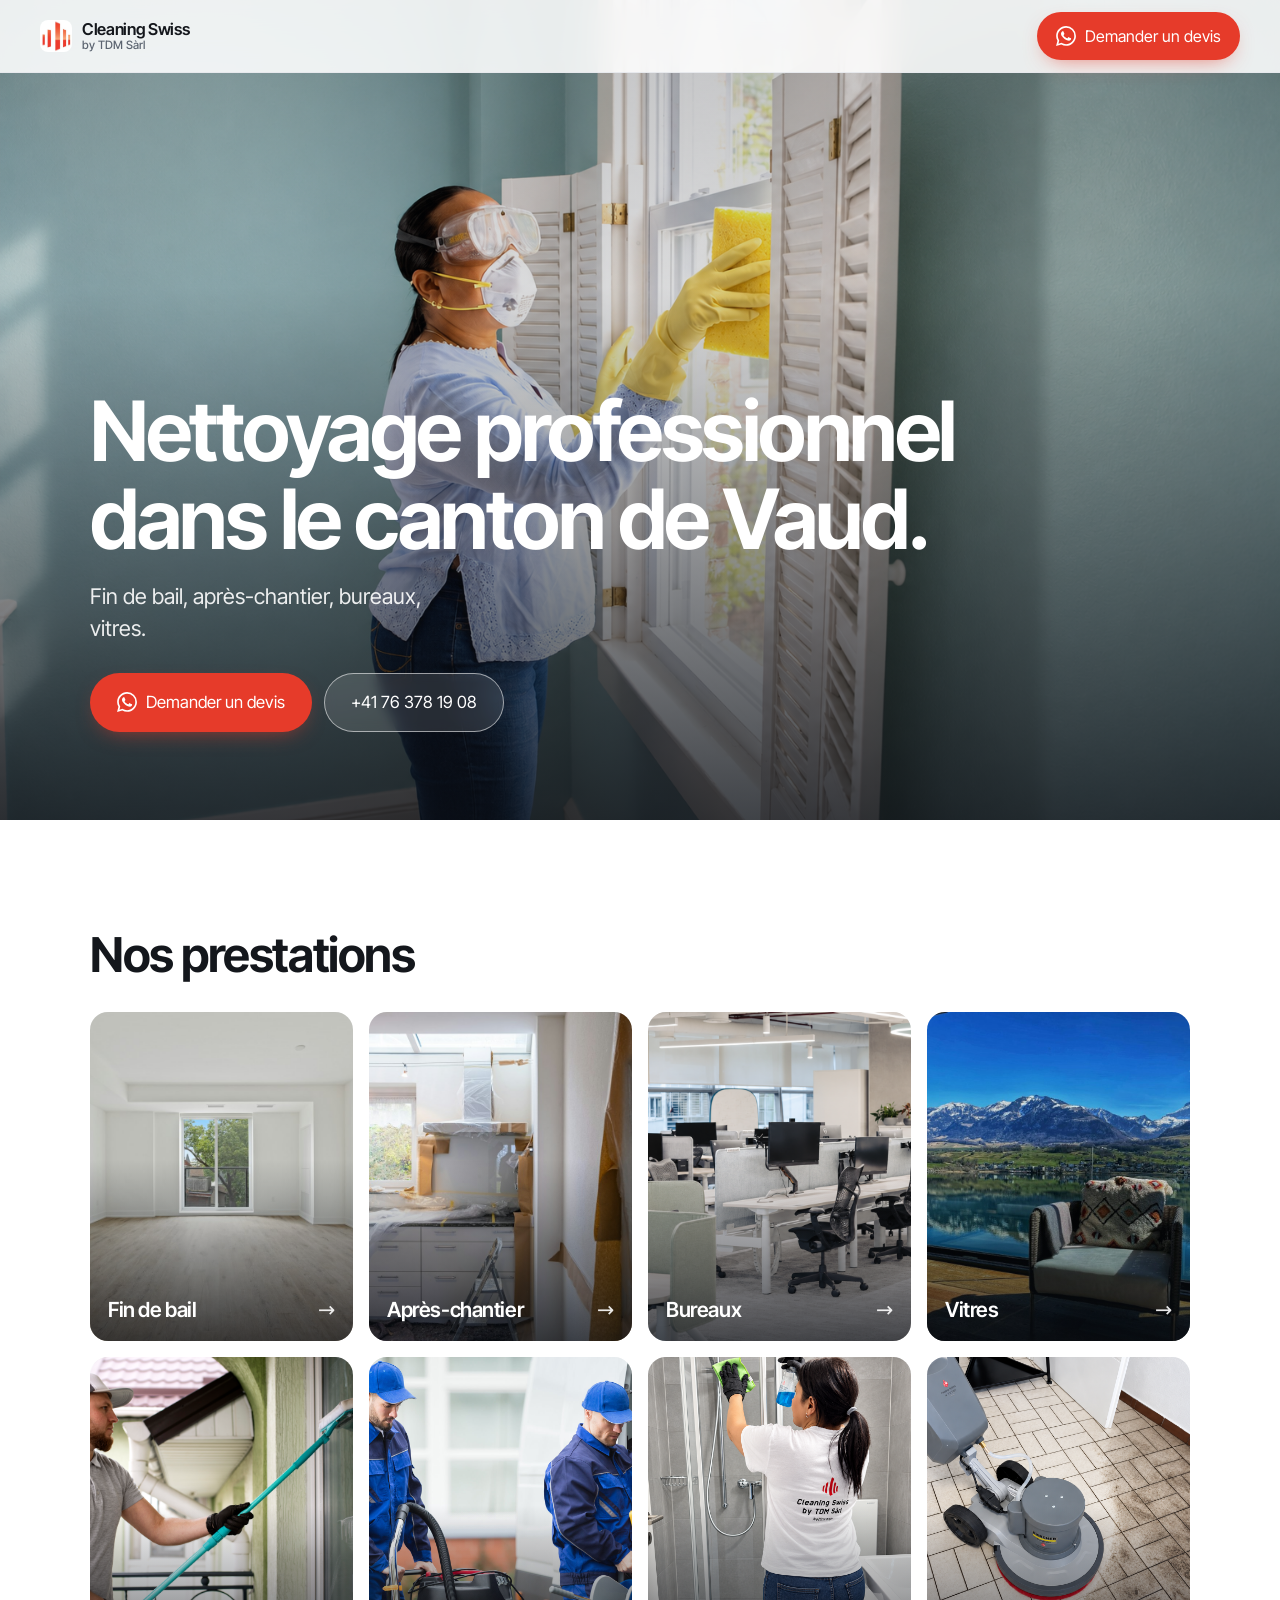
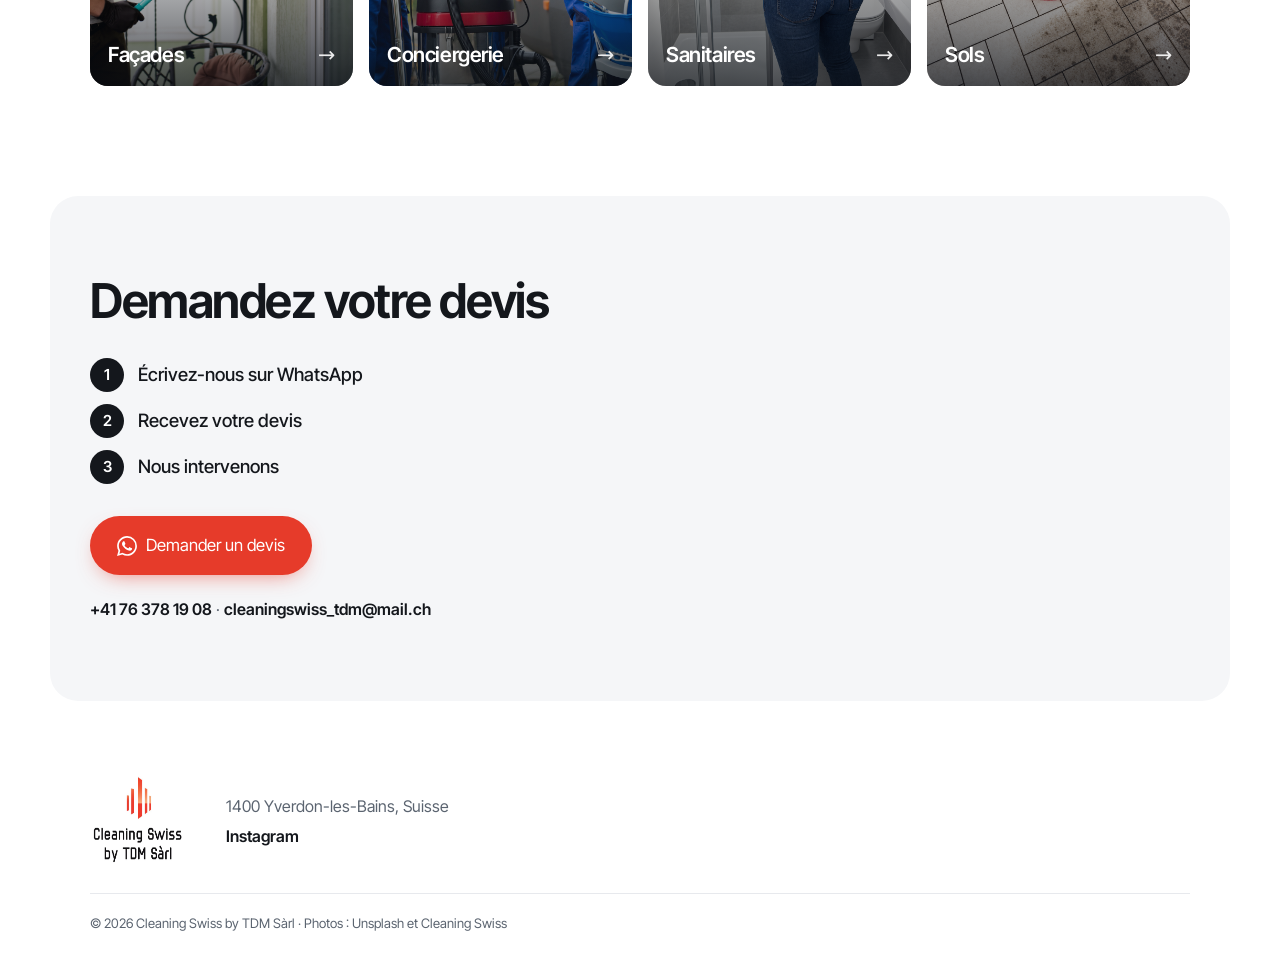
==== commit d4aeceaf: "Add files via upload" ====
--- a/index.html
+++ b/index.html
@@ -128,15 +128,11 @@
   <img src="logo.png" alt="Cleaning Swiss by TDM Sàrl" width="120" height="120" loading="lazy">
   <div>
     <p>1400 Yverdon-les-Bains, Suisse</p>
-    <p class="social"><a href="https://www.facebook.com/CleaningSwissbyTdm" rel="noopener">Facebook</a> <a href="https://www.instagram.com/cleaningswissbytdmsarl" rel="noopener">Instagram</a></p>
+    <p class="social"><a href="https://www.instagram.com/cleaningswissbytdm.ch/" rel="noopener">Instagram</a></p>
   </div>
   <p class="small">© 2026 Cleaning Swiss by TDM Sàrl · Photos : Unsplash et Cleaning Swiss</p>
 </footer>
 
-<a class="sticky" href="https://wa.me/41763781908?text=Bonjour%2C%20je%20souhaite%20demander%20un%20devis">
-  <svg class="ico" aria-hidden="true"><use href="#wa"/></svg>
-  Demander un devis
-</a>
 
 <script src="main.js" defer></script>
 </body>
--- a/style.css
+++ b/style.css
@@ -1,74 +1,71 @@
-@font-face{font-family:"Inter Tight";font-style:normal;font-weight:100 900;font-display:swap;src:url("inter-tight-latin.woff2") format("woff2");unicode-range:U+0000-00FF,U+0131,U+0152-0153,U+02BB-02BC,U+02C6,U+02DA,U+02DC,U+2000-206F,U+20AC,U+2122,U+2191,U+2193,U+2212,U+2215,U+FEFF,U+FFFD}
-:root{--red:#e63b2a;--red-d:#c82e1f;--ink:#14171c;--mut:#5b6470;--line:#e7e9ed;--bg:#fff;--soft:#f5f6f8;--r:18px;--max:1180px}
-*,*::before,*::after{box-sizing:border-box}
-html{scroll-behavior:smooth;-webkit-text-size-adjust:100%}
-body{margin:0;padding-bottom:88px;font-family:"Inter Tight",system-ui,-apple-system,"Segoe UI",Roboto,sans-serif;color:var(--ink);background:var(--bg);line-height:1.5;-webkit-font-smoothing:antialiased}
-img{display:block;max-width:100%;height:auto}
-a{color:inherit}
-h1,h2{margin:0;letter-spacing:-.03em;line-height:1.05}
-.skip{position:absolute;left:-999px;top:8px;background:var(--ink);color:#fff;padding:10px 14px;border-radius:8px;z-index:100}
-.skip:focus{left:8px}
-.ico{width:20px;height:20px;fill:currentColor;flex:none}
-
-/* header */
-.top{position:fixed;inset:0 0 auto 0;z-index:50;display:flex;align-items:center;justify-content:space-between;gap:12px;padding:12px clamp(16px,4vw,40px);background:rgba(255,255,255,.88);backdrop-filter:saturate(1.4) blur(14px);-webkit-backdrop-filter:saturate(1.4) blur(14px);border-bottom:1px solid var(--line)}
-.brand{display:flex;align-items:center;gap:10px;text-decoration:none;font-weight:600;letter-spacing:-.02em;line-height:1.1}
-.brand img{width:32px;height:32px;border-radius:8px}
-.brand span{display:flex;flex-direction:column;font-size:1.02rem}
-.brand small{font-size:.72rem;font-weight:500;color:var(--mut);letter-spacing:0}
-
-/* buttons */
-.btn{display:inline-flex;align-items:center;justify-content:center;gap:9px;padding:11px 18px;border-radius:999px;font:600 .95rem/1 inherit;font-family:inherit;text-decoration:none;border:1.5px solid transparent;cursor:pointer;transition:transform .15s,background .15s,box-shadow .15s}
-.btn:hover{transform:translateY(-1px)}
-.btn:focus-visible,.tile:focus-visible,a:focus-visible{outline:3px solid #ffb4ab;outline-offset:3px}
-.btn-red{background:var(--red);color:#fff;box-shadow:0 8px 22px -10px rgba(230,59,42,.7)}
-.btn-red:hover{background:var(--red-d)}
-.btn-ghost{background:rgba(255,255,255,.12);color:#fff;border-color:rgba(255,255,255,.55);backdrop-filter:blur(6px)}
-.btn-ghost:hover{background:rgba(255,255,255,.22)}
-.btn-lg{padding:16px 26px;font-size:1.05rem}
-
-/* hero */
-.hero{position:relative;min-height:min(92svh,820px);display:flex;align-items:flex-end;color:#fff;overflow:hidden;background:#1b2330}
-.hero-img{position:absolute;inset:0;width:100%;height:100%;object-fit:cover}
-.hero::after{content:"";position:absolute;inset:0;background:linear-gradient(180deg,rgba(10,14,20,.25) 0%,rgba(10,14,20,.15) 35%,rgba(10,14,20,.78) 100%)}
-.hero-in{position:relative;z-index:1;width:100%;max-width:var(--max);margin:0 auto;padding:120px clamp(16px,4vw,40px) clamp(40px,8vw,88px)}
-.hero h1{font-size:clamp(2.4rem,7.2vw,5.2rem);font-weight:650}
-.hero p{margin:18px 0 28px;font-size:clamp(1.05rem,2.2vw,1.35rem);color:rgba(255,255,255,.9);max-width:30ch}
-.hero-cta{display:flex;flex-wrap:wrap;gap:12px}
-
-/* services */
-.services{max-width:var(--max);margin:0 auto;padding:clamp(56px,9vw,110px) clamp(16px,4vw,40px)}
-.services h2,.contact h2{font-size:clamp(1.9rem,4.6vw,3rem);font-weight:650;margin-bottom:32px}
-.tiles{list-style:none;margin:0;padding:0;display:grid;grid-template-columns:repeat(auto-fill,minmax(250px,1fr));gap:16px}
-.tile{position:relative;display:block;aspect-ratio:4/5;border-radius:var(--r);overflow:hidden;background:var(--soft);text-decoration:none;color:#fff;isolation:isolate}
-.tile img{position:absolute;inset:0;width:100%;height:100%;object-fit:cover;transition:transform .5s cubic-bezier(.2,.7,.2,1)}
-.tile::after{content:"";position:absolute;inset:0;z-index:1;background:linear-gradient(180deg,transparent 45%,rgba(10,14,20,.72))}
-.tile:hover img{transform:scale(1.05)}
-.tile-name{position:absolute;left:18px;right:18px;bottom:16px;z-index:2;font-size:1.3rem;font-weight:600;letter-spacing:-.02em;display:flex;justify-content:space-between;align-items:center}
-.tile-name::after{content:"\2192";font-weight:500;opacity:.9;transition:transform .2s}
-.tile:hover .tile-name::after{transform:translateX(4px)}
-
-/* contact */
-.contact{display:flex;flex-direction:column;align-items:flex-start;max-width:var(--max);margin:0 auto 24px;padding:clamp(40px,7vw,80px) clamp(16px,4vw,40px);background:var(--soft);border-radius:28px;width:calc(100% - clamp(32px,8vw,80px))}
-.steps{list-style:none;margin:0 0 32px;padding:0;display:grid;gap:12px;counter-reset:s}
-.steps li{counter-increment:s;display:flex;align-items:center;gap:14px;font-size:1.15rem;font-weight:500}
-.steps li::before{content:counter(s);display:grid;place-items:center;width:34px;height:34px;border-radius:50%;background:var(--ink);color:#fff;font-size:.95rem;font-weight:600}
-.alt{margin:22px 0 0;color:var(--mut)}
-.alt a{text-decoration:none;font-weight:600;color:var(--ink)}
-.alt a:hover{color:var(--red)}
-
-/* footer */
-.foot{max-width:var(--max);margin:0 auto;padding:48px clamp(16px,4vw,40px) 40px;display:flex;flex-wrap:wrap;align-items:center;gap:24px 40px;color:var(--mut)}
-.foot img{width:96px;height:96px;border-radius:20px}
-.foot p{margin:0}
-.social{display:flex;gap:18px;margin-top:6px!important}
-.social a{font-weight:600;color:var(--ink);text-decoration:none}
-.social a:hover{color:var(--red)}
-.small{flex-basis:100%;font-size:.82rem;border-top:1px solid var(--line);padding-top:20px}
-
-/* sticky mobile CTA */
-.sticky{position:fixed;left:16px;right:16px;bottom:16px;z-index:60;display:flex;align-items:center;justify-content:center;gap:10px;padding:16px;border-radius:999px;background:var(--red);color:#fff;font-weight:600;font-size:1.05rem;text-decoration:none;box-shadow:0 14px 30px -10px rgba(230,59,42,.8);transition:transform .3s,opacity .3s}
-.sticky.off{transform:translateY(140%);opacity:0;pointer-events:none}
-@media(min-width:900px){.sticky{display:none}body{padding-bottom:0}}
-@media(max-width:520px){.top .btn{padding:10px 14px;font-size:.88rem}.brand small{display:none}.hero-cta .btn{width:100%}}
-@media(prefers-reduced-motion:reduce){*{transition:none!important;scroll-behavior:auto!important}}
+@font-face{font-family:"Inter Tight";font-style:normal;font-weight:100 900;font-display:swap;src:url("inter-tight-latin.woff2") format("woff2");unicode-range:U+0000-00FF,U+0131,U+0152-0153,U+02BB-02BC,U+02C6,U+02DA,U+02DC,U+2000-206F,U+20AC,U+2122,U+2191,U+2193,U+2212,U+2215,U+FEFF,U+FFFD}
+:root{--red:#e63b2a;--red-d:#c82e1f;--ink:#14171c;--mut:#5b6470;--line:#e7e9ed;--bg:#fff;--soft:#f5f6f8;--r:18px;--max:1180px}
+*,*::before,*::after{box-sizing:border-box}
+html{scroll-behavior:smooth;-webkit-text-size-adjust:100%}
+body{margin:0;font-family:"Inter Tight",system-ui,-apple-system,"Segoe UI",Roboto,sans-serif;color:var(--ink);background:var(--bg);line-height:1.5;-webkit-font-smoothing:antialiased}
+img{display:block;max-width:100%;height:auto}
+a{color:inherit}
+h1,h2{margin:0;letter-spacing:-.03em;line-height:1.05}
+.skip{position:absolute;left:-999px;top:8px;background:var(--ink);color:#fff;padding:10px 14px;border-radius:8px;z-index:100}
+.skip:focus{left:8px}
+.ico{width:20px;height:20px;fill:currentColor;flex:none}
+
+/* header */
+.top{position:fixed;inset:0 0 auto 0;z-index:50;display:flex;align-items:center;justify-content:space-between;gap:12px;padding:12px clamp(16px,4vw,40px);background:rgba(255,255,255,.88);backdrop-filter:saturate(1.4) blur(14px);-webkit-backdrop-filter:saturate(1.4) blur(14px);border-bottom:1px solid var(--line)}
+.brand{display:flex;align-items:center;gap:10px;text-decoration:none;font-weight:600;letter-spacing:-.02em;line-height:1.1}
+.brand img{width:32px;height:32px;border-radius:8px}
+.brand span{display:flex;flex-direction:column;font-size:1.02rem}
+.brand small{font-size:.72rem;font-weight:500;color:var(--mut);letter-spacing:0}
+
+/* buttons */
+.btn{display:inline-flex;align-items:center;justify-content:center;gap:9px;padding:11px 18px;border-radius:999px;font:600 .95rem/1 inherit;font-family:inherit;text-decoration:none;border:1.5px solid transparent;cursor:pointer;transition:transform .15s,background .15s,box-shadow .15s}
+.btn:hover{transform:translateY(-1px)}
+.btn:focus-visible,.tile:focus-visible,a:focus-visible{outline:3px solid #ffb4ab;outline-offset:3px}
+.btn-red{background:var(--red);color:#fff;box-shadow:0 8px 22px -10px rgba(230,59,42,.7)}
+.btn-red:hover{background:var(--red-d)}
+.btn-ghost{background:rgba(255,255,255,.12);color:#fff;border-color:rgba(255,255,255,.55);backdrop-filter:blur(6px)}
+.btn-ghost:hover{background:rgba(255,255,255,.22)}
+.btn-lg{padding:16px 26px;font-size:1.05rem}
+
+/* hero */
+.hero{position:relative;min-height:min(92svh,820px);display:flex;align-items:flex-end;color:#fff;overflow:hidden;background:#1b2330}
+.hero-img{position:absolute;inset:0;width:100%;height:100%;object-fit:cover}
+.hero::after{content:"";position:absolute;inset:0;background:linear-gradient(180deg,rgba(10,14,20,.25) 0%,rgba(10,14,20,.15) 35%,rgba(10,14,20,.78) 100%)}
+.hero-in{position:relative;z-index:1;width:100%;max-width:var(--max);margin:0 auto;padding:120px clamp(16px,4vw,40px) clamp(40px,8vw,88px)}
+.hero h1{font-size:clamp(2.4rem,7.2vw,5.2rem);font-weight:650}
+.hero p{margin:18px 0 28px;font-size:clamp(1.05rem,2.2vw,1.35rem);color:rgba(255,255,255,.9);max-width:30ch}
+.hero-cta{display:flex;flex-wrap:wrap;gap:12px}
+
+/* services */
+.services{max-width:var(--max);margin:0 auto;padding:clamp(56px,9vw,110px) clamp(16px,4vw,40px)}
+.services h2,.contact h2{font-size:clamp(1.9rem,4.6vw,3rem);font-weight:650;margin-bottom:32px}
+.tiles{list-style:none;margin:0;padding:0;display:grid;grid-template-columns:repeat(auto-fill,minmax(250px,1fr));gap:16px}
+.tile{position:relative;display:block;aspect-ratio:4/5;border-radius:var(--r);overflow:hidden;background:var(--soft);text-decoration:none;color:#fff;isolation:isolate}
+.tile img{position:absolute;inset:0;width:100%;height:100%;object-fit:cover;transition:transform .5s cubic-bezier(.2,.7,.2,1)}
+.tile::after{content:"";position:absolute;inset:0;z-index:1;background:linear-gradient(180deg,transparent 45%,rgba(10,14,20,.72))}
+.tile:hover img{transform:scale(1.05)}
+.tile-name{position:absolute;left:18px;right:18px;bottom:16px;z-index:2;font-size:1.3rem;font-weight:600;letter-spacing:-.02em;display:flex;justify-content:space-between;align-items:center}
+.tile-name::after{content:"\2192";font-weight:500;opacity:.9;transition:transform .2s}
+.tile:hover .tile-name::after{transform:translateX(4px)}
+
+/* contact */
+.contact{display:flex;flex-direction:column;align-items:flex-start;max-width:var(--max);margin:0 auto 24px;padding:clamp(40px,7vw,80px) clamp(16px,4vw,40px);background:var(--soft);border-radius:28px;width:calc(100% - clamp(32px,8vw,80px))}
+.steps{list-style:none;margin:0 0 32px;padding:0;display:grid;gap:12px;counter-reset:s}
+.steps li{counter-increment:s;display:flex;align-items:center;gap:14px;font-size:1.15rem;font-weight:500}
+.steps li::before{content:counter(s);display:grid;place-items:center;width:34px;height:34px;border-radius:50%;background:var(--ink);color:#fff;font-size:.95rem;font-weight:600}
+.alt{margin:22px 0 0;color:var(--mut)}
+.alt a{text-decoration:none;font-weight:600;color:var(--ink)}
+.alt a:hover{color:var(--red)}
+
+/* footer */
+.foot{max-width:var(--max);margin:0 auto;padding:48px clamp(16px,4vw,40px) 40px;display:flex;flex-wrap:wrap;align-items:center;gap:24px 40px;color:var(--mut)}
+.foot img{width:96px;height:96px;border-radius:20px}
+.foot p{margin:0}
+.social{display:flex;gap:18px;margin-top:6px!important}
+.social a{font-weight:600;color:var(--ink);text-decoration:none}
+.social a:hover{color:var(--red)}
+.small{flex-basis:100%;font-size:.82rem;border-top:1px solid var(--line);padding-top:20px}
+
+@media(max-width:719px){.tiles{grid-template-columns:repeat(2,1fr);gap:10px}.tile{aspect-ratio:1/1;border-radius:14px}.tile-name{left:12px;right:12px;bottom:12px;font-size:1rem}}
+@media(max-width:520px){.top .btn{padding:10px 14px;font-size:.88rem}.brand small{display:none}.hero-cta .btn{width:100%}}
+@media(prefers-reduced-motion:reduce){*{transition:none!important;scroll-behavior:auto!important}}
